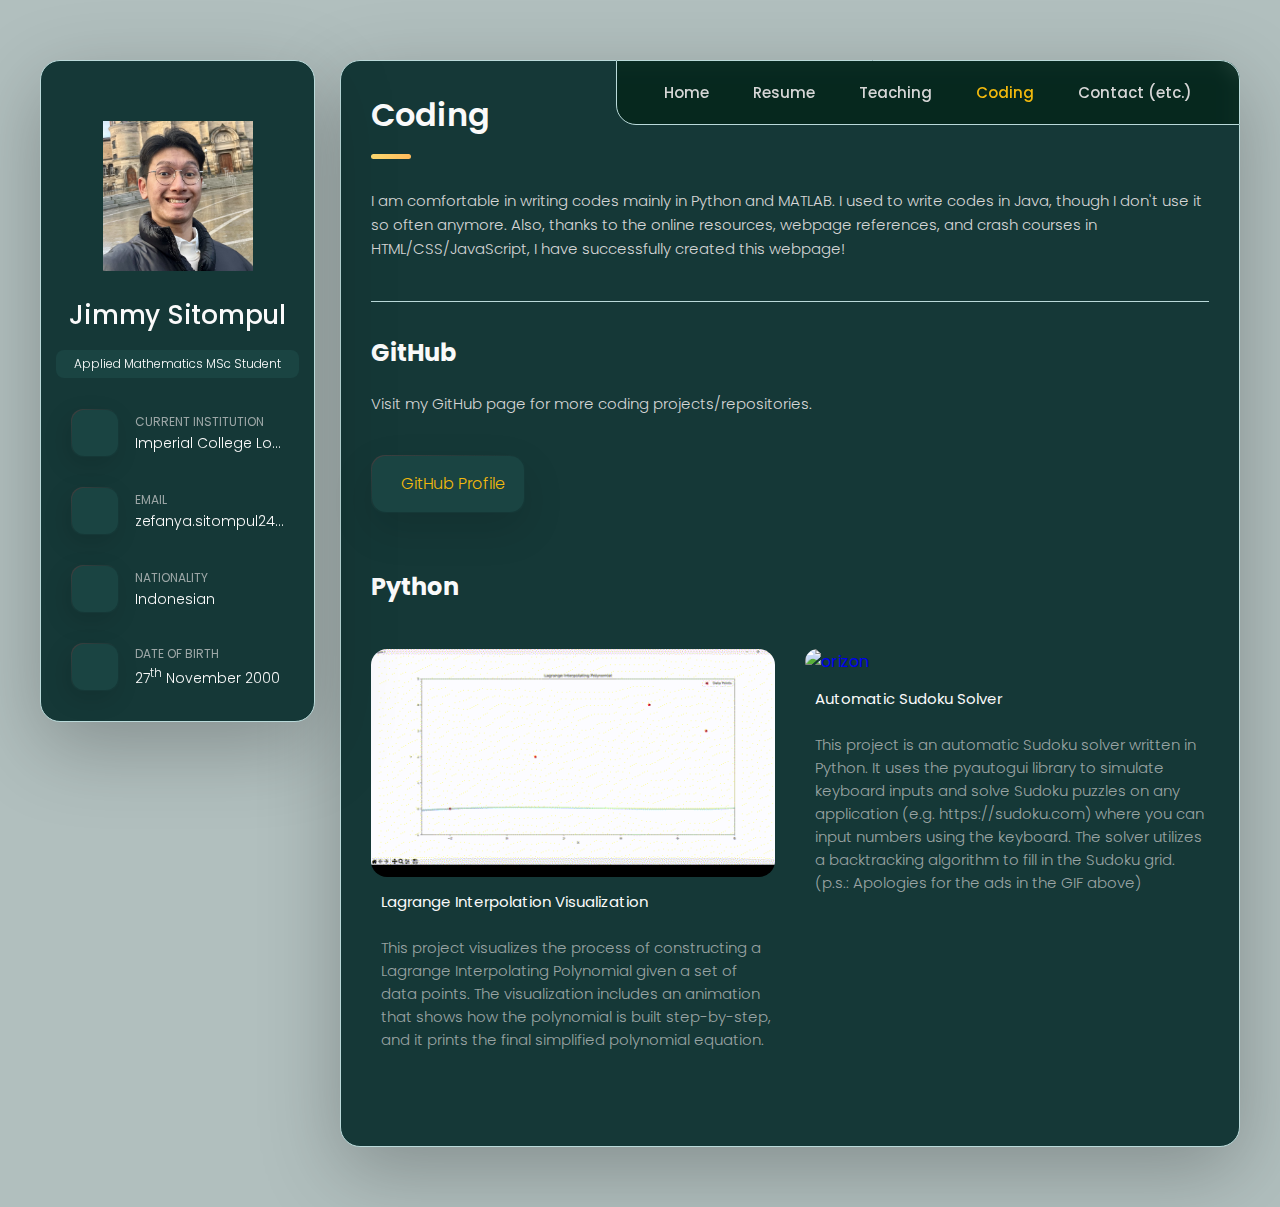
==== coding/index.html @ 8713f895 "updates all" ====
<!DOCTYPE html>
<html lang="en">

<head>
  <meta charset="UTF-8">
  <meta http-equiv="X-UA-Compatible" content="IE=edge">
  <meta name="viewport" content="width=device-width, initial-scale=1.0">
  <title>Jimmy Sitompul</title>

  <!--
    - favicon
  -->

  <!--
    - custom css link
  -->
  <link rel="stylesheet" href="../assets/css/style.css">

  <!--
    - google font link
  -->
  <link rel="preconnect" href="https://fonts.googleapis.com">
  <link rel="preconnect" href="https://fonts.gstatic.com" crossorigin>
  <link href="https://fonts.googleapis.com/css2?family=Poppins:wght@300;400;500;600&display=swap" rel="stylesheet">
</head>

<body>

  <!--
    - #MAIN
  -->

  <main>

    <!--
      - #SIDEBAR
    -->

    <aside class="sidebar" data-sidebar>

      <div class="sidebar-info">

        <figure class="avatar-box">
          <img src="../assets/images/jimmy.jpeg" alt="Jimmy Sitompul" width="80">
        </figure>

        <div class="info-content">
          <h1 class="name" title="Richard hanrick">Jimmy Sitompul</h1>

          <p class="title">Applied Mathematics MSc Student</p>
        </div>

        <button class="info_more-btn" data-sidebar-btn>
          <span>Expand Contact Info</span>

          <ion-icon name="chevron-down"></ion-icon>
        </button>

      </div>

      <div class="sidebar-info_more">

        <div class="separator"></div>

        <ul class="contacts-list">

          <li class="contact-item">

            <div class="icon-box">
              <ion-icon name="school-outline"></ion-icon>
            </div>

            <div class="contact-info">
              <p class="contact-title">Current Institution</p>

              <a href="" class="contact-link">Imperial College London, United Kingdom</a>
            </div>

          </li>

          <li class="contact-item">

            <div class="icon-box">
              <ion-icon name="mail-outline"></ion-icon>
            </div>

            <div class="contact-info">
              <p class="contact-title">Email</p>

              <a href="mailto:zefanya.sitompul24@imperial.ac.uk" class="contact-link">zefanya.sitompul24@imperial.ac.uk</a>

          </li>

          <li class="contact-item">

            <div class="icon-box">
              <ion-icon name="flag-outline"></ion-icon>
            </div>

            <div class="contact-info">
              <p class="contact-title">Nationality</p>

              <address>Indonesian</address>
            </div>

          </li>

          <li class="contact-item">

            <div class="icon-box">
              <ion-icon name="calendar-outline"></ion-icon>
            </div>

            <div class="contact-info">
              <p class="contact-title">Date of Birth</p>

              <time datetime="2000-11-27">27<sup>th</sup> November 2000</time>
            </div>

          </li>

        </ul>

    </aside>





    <!--
      - #main-content
    -->

    <div class="main-content">

      <!--
        - #NAVBAR
      -->

      <nav class="navbar">

        <ul class="navbar-list">

          <li class="navbar-item">
            <a class="navbar-link" href="/">Home</a>
          </li>

          <li class="navbar-item">
            <a class="navbar-link" href="/resume/">Resume</a>
          </li>

          <li class="navbar-item">
            <a class="navbar-link" href="/teaching/">Teaching</a>
          </li>

          <li class="navbar-item">
            <a class="navbar-link active" href="/coding/">Coding</a>
          </li>

          <li class="navbar-item">
            <a class="navbar-link" href="/contact/">Contact (etc.)</a>
          </li>

        </ul>

      </nav>



      <!--
        - #ABOUT
      -->

      <article class="coding  active" data-page="coding">

        <header>
          <h2 class="h2 article-title"> Coding</h2>
        </header>

        <section class="about-text">
          <p>I am comfortable in writing codes mainly in Python and MATLAB. I used to write codes in Java, though I don't use it so often anymore. Also, thanks to the online resources, webpage references, and crash courses in HTML/CSS/JavaScript, I have successfully created this webpage! 
        
        </section>

        <!--
          - service
        -->
        <div class="separator"></div>

        <section class="about-text">
            <h3 class="h3 skills-title">GitHub</h3>
            
            <p>Visit my GitHub page for more coding projects/repositories.</p><br>

            <a href="https://github.com/jsitompul"><button class="form-btn" type="submit" data-form-btn>
                <ion-icon name="logo-github"></ion-icon>
                GitHub Profile
              </button></a>
        </section>

    

        <div class="separator"></div>
        
        
        <!-- AWARDS-->

        <section class="projects">
            <h3 class="h3 skills-title">Python</h3><br>

          <ul class="coding-list">

            <li class="project-item  active" data-filter-item data-category="web development">
              <a href="#">

                <figure class="project-img">

                  <img src="../assets/GIF/lagrange.gif" alt="finance" loading="lazy">
                </figure>

                <h3 class="project-title">Lagrange Interpolation Visualization</h3><br>

                <p class="project-category">This project visualizes the process of constructing a Lagrange Interpolating Polynomial given a set of data points. The visualization includes an animation that shows how the polynomial is built step-by-step, and it prints the final simplified polynomial equation.</p>

              </a>
            </li>

            <li class="project-item  active" data-filter-item data-category="web development">
              <a href="#">

                <figure class="project-img">
                  <img src="../assets/GIF/automatic-sudoku-solver.gif" alt="orizon" loading="lazy">
                </figure>

                <h3 class="project-title">Automatic Sudoku Solver</h3><br>

                <p class="project-category">This project is an automatic Sudoku solver written in Python. It uses the pyautogui library to simulate keyboard inputs and solve Sudoku puzzles on any application (e.g. https://sudoku.com) where you can input numbers using the keyboard. The solver utilizes a backtracking algorithm to fill in the Sudoku grid.<br>(p.s.: Apologies for the ads in the GIF above)</p>

              </a>
            </li><br>

            

          </ul>

        </section>


        

      </article>



    </div>

  </main>






  <!--
    - custom js link
  -->
  <script src="../assets/js/script.js"></script>

  <!--
    - ionicon link
  -->
  <script type="module" src="https://unpkg.com/ionicons@5.5.2/dist/ionicons/ionicons.esm.js"></script>
  <script nomodule src="https://unpkg.com/ionicons@5.5.2/dist/ionicons/ionicons.js"></script>

</body>

</html>
---- assets/css/style.css ----
/*-----------------------------------*\
  #style.css
\*-----------------------------------*/


/**
 * copyright 2022 @codewithsadee
 */





/*-----------------------------------*\
  #CUSTOM PROPERTY
\*-----------------------------------*/

:root {

  /**
   * colors
   */

  /* gradient */

  --bg-gradient-onyx: linear-gradient(
    to bottom right, 
    hsl(240, 1%, 25%) 3%, 
    hsl(0, 0%, 19%) 97%
  );
  --bg-gradient-jet: linear-gradient(
    to bottom right, 
    hsla(240, 1%, 18%, 0.251) 0%, 
    hsla(240, 2%, 11%, 0) 100%
  ), hsl(240, 2%, 13%);
  --bg-gradient-yellow-1: linear-gradient(
    to bottom right, 
    hsl(45, 100%, 71%) 0%, 
    #1a4442 50%
  );
  --bg-gradient-yellow-2: linear-gradient(
    135deg, 
    hsla(45, 100%, 71%, 0.251) 0%, 
    #1a4442 79.86%
  ), hsl(240, 2%, 13%);
  --border-gradient-onyx: linear-gradient(
    to bottom right, 
    hsl(0, 0%, 25%) 0%, 
    hsla(0, 0%, 25%, 0) 50%
  );
  --text-gradient-yellow: linear-gradient(
    to right, 
    hsl(45, 100%, 72%), 
    hsl(35, 100%, 68%)
  );

  /* solid */

  --jet: #badada;
  --onyx: #1a4442;
  --eerie-black-1: #1a4442;
  --eerie-black-2: #153837;
  --smoky-black: #b1bfbe;
  --white-1: hsl(0, 0%, 100%);
  --white-2: hsl(0, 0%, 98%);
  --orange-yellow-crayola: hsl(45, 90%, 50%);
  --vegas-gold: hsl(45, 54%, 58%);
  --light-gray: hsl(0, 0%, 84%);
  --light-gray-70: hsla(0, 0%, 84%, 0.7);
  --bittersweet-shimmer: hsl(0, 43%, 51%);

  /**
   * typography
   */

  /* font-family */
  --ff-poppins: 'Poppins', sans-serif;

  /* font-size */
  --fs-1: 24px;
  --fs-2: 18px;
  --fs-3: 17px;
  --fs-4: 16px;
  --fs-5: 15px;
  --fs-6: 14px;
  --fs-7: 13px;
  --fs-8: 11px;

  /* font-weight */
  --fw-300: 300;
  --fw-400: 400;
  --fw-500: 500;
  --fw-600: 600;

  /**
   * shadow
   */
  
  --shadow-1: -4px 8px 24px hsla(0, 0%, 0%, 0.25);
  --shadow-2: 0 16px 30px hsla(0, 0%, 0%, 0.25);
  --shadow-3: 0 16px 40px hsla(0, 0%, 0%, 0.25);
  --shadow-4: 0 25px 50px hsla(0, 0%, 0%, 0.15);
  --shadow-5: 0 24px 80px hsla(0, 0%, 0%, 0.25);

  /**
   * transition
   */

  --transition-1: 0.25s ease;
  --transition-2: 0.5s ease-in-out;

}





/*-----------------------------------*\
  #RESET
\*-----------------------------------*/

*, *::before, *::after {
  margin: 0;
  padding: 0;
  box-sizing: border-box;
}

a { text-decoration: none; }

li { list-style: none; }

img, ion-icon, a, button, time, span { display: block; }

button {
  font: inherit;
  background: none;
  border: none;
  text-align: left;
  cursor: pointer;
}

input, textarea {
  display: block;
  width: 100%;
  background: none;
  font: inherit;
}

::selection {
  background: var(--orange-yellow-crayola);
  color: var(--smoky-black);
}

:focus { outline-color: var(--orange-yellow-crayola); }

html { font-family: var(--ff-poppins); }

body { background: var(--smoky-black); }





/*-----------------------------------*\
  #REUSED STYLE
\*-----------------------------------*/

.sidebar,
article {
  background: var(--eerie-black-2);
  border: 1px solid var(--jet);
  border-radius: 20px;
  padding: 15px;
  box-shadow: var(--shadow-1);
  z-index: 1;
}

.separator {
  width: 100%;
  height: 1px;
  background: var(--jet);
  margin: 16px 0;
}

.icon-box {
  position: relative;
  background: var(--border-gradient-onyx);
  width: 30px;
  height: 30px;
  border-radius: 8px;
  display: flex;
  justify-content: center;
  align-items: center;
  font-size: 16px;
  color: var(--orange-yellow-crayola);
  box-shadow: var(--shadow-1);
  z-index: 1;
}

.icon-box::before {
  content: "";
  position: absolute;
  inset: 1px;
  background: var(--eerie-black-1);
  border-radius: inherit;
  z-index: -1;
}

.icon-box ion-icon { --ionicon-stroke-width: 35px; }

article { display: none; }

article.active {
  display: block;
  animation: fade 0.5s ease backwards;
}

@keyframes fade {
  0% { opacity: 0; }
  100% { opacity: 1; }
}

.h2,
.h3,
.h4,
.h5 {
  color: var(--white-2);
  text-transform: capitalize;
}

.h2 { font-size: var(--fs-1); }

.h3 { font-size: var(--fs-2); }

.h4 { font-size: var(--fs-4); }

.h5 {
  font-size: var(--fs-7);
  font-weight: var(--fw-500);
}

.article-title {
  position: relative;
  padding-bottom: 7px;
}

.article-title::after {
  content: "";
  position: absolute;
  bottom: 0;
  left: 0;
  width: 30px;
  height: 3px;
  background: var(--text-gradient-yellow);
  border-radius: 3px;
}

.has-scrollbar::-webkit-scrollbar {
  width: 5px; /* for vertical scrollbar */
  height: 5px; /* for horizontal scrollbar */
}

.has-scrollbar::-webkit-scrollbar-track {
  background: var(--onyx);
  border-radius: 5px;
}

.has-scrollbar::-webkit-scrollbar-thumb {
  background: var(--orange-yellow-crayola);
  border-radius: 5px;
}

.has-scrollbar::-webkit-scrollbar-button { width: 20px; }

.content-card {
  position: relative;
  background: var(--border-gradient-onyx);
  padding: 15px;
  padding-top: 45px;
  border-radius: 14px;
  box-shadow: var(--shadow-1);
  cursor: pointer;
  z-index: 1;
}

.content-card::before {
  content: "";
  position: absolute;
  inset: 1px;
  background: var(--eerie-black-1);
  border-radius: inherit;
  z-index: -1;
}





/*-----------------------------------*\
  #MAIN
\*-----------------------------------*/

main {
  margin: 15px 12px;
  margin-bottom: 75px;
  min-width: 259px;
}





/*-----------------------------------*\
  #SIDEBAR
\*-----------------------------------*/

.sidebar {
  margin-bottom: 15px;
  max-height: 112px;
  overflow: hidden;
  transition: var(--transition-2);
}

.sidebar.active { max-height: 405px; }

.sidebar-info {
  position: relative;
  display: flex;
  justify-content: flex-start;
  align-items: center;
  gap: 15px;
}

.avatar-box {
  background: var(--bg-gradient-onyx);
  border-radius: 20px;
}

.info-content .name {
  color: var(--white-2);
  font-size: var(--fs-3);
  font-weight: var(--fw-500);
  letter-spacing: -0.25px;
  margin-bottom: 10px;
}

.info-content .title {
  color: var(--white-1);
  background: var(--onyx);
  font-size: var(--fs-8);
  font-weight: var(--fw-300);
  width: max-content;
  padding: 3px 12px;
  border-radius: 8px;
}

.info_more-btn {
  position: absolute;
  top: -15px;
  right: -15px;
  border-radius: 0 15px;
  font-size: 13px;
  color: var(--orange-yellow-crayola);
  background: var(--eerie-black-1);
  padding: 10px;
  box-shadow: var(--shadow-2);
  transition: var(--transition-1);
  z-index: 1;
}

.info_more-btn::before {
  content: "";
  position: absolute;
  inset: 1px;
  border-radius: inherit;
  background: var(--eerie-black-1);
  transition: var(--transition-1);
  z-index: -1;
}

.info_more-btn:hover,
.info_more-btn:focus { background: var(--bg-gradient-yellow-1); }

.info_more-btn:hover::before,
.info_more-btn:focus::before { background: var(--bg-gradient-yellow-2); }

.info_more-btn span { display: none; }

.sidebar-info_more {
  opacity: 0;
  visibility: hidden;
  transition: var(--transition-2);
}

.sidebar.active .sidebar-info_more {
  opacity: 1;
  visibility: visible;
}

.contacts-list {
  display: grid;
  grid-template-columns: 1fr;
  gap: 16px;
}

.contact-item {
  min-width: 100%;
  display: flex;
  align-items: center;
  gap: 16px;
}

.contact-info {
  max-width: calc(100% - 46px);
  width: calc(100% - 46px);
}

.contact-title {
  color: var(--light-gray-70);
  font-size: var(--fs-8);
  text-transform: uppercase;
  margin-bottom: 2px;
}

.contact-info :is(.contact-link, time, address) {
  color: var(--white-2);
  font-size: var(--fs-7);
}

.contact-info address { font-style: normal; }

.social-list {
  display: flex;
  justify-content: flex-start;
  align-items: center;
  gap: 15px;
  padding-bottom: 4px;
  padding-left: 7px;
}

.social-item .social-link {
  color: var(--light-gray-70);
  font-size: 18px;
}


.social-item .social-link:hover { color: var(--light-gray); }





/*-----------------------------------*\
  #NAVBAR
\*-----------------------------------*/

.navbar {
  position: fixed;
  bottom: 0;
  left: 0;
  width: 100%;
  background: hsla(160, 94%, 7%, 0.75);
  backdrop-filter: blur(10px);
  border: 1px solid var(--jet);
  border-radius: 12px 12px 0 0;
  box-shadow: var(--shadow-2);
  z-index: 5;
}

.navbar-list {
  display: flex;
  flex-wrap: wrap;
  justify-content: center;
  align-items: center;
  padding: 0 10px;
}

.navbar-link {
  color: var(--light-gray);
  font-size: var(--fs-8);
  padding: 20px 7px;
  transition: color var(--transition-1);
}

.navbar-link:hover,
.navbar-link:focus { color: var(--light-gray-70); }

.navbar-link.active { color: var(--orange-yellow-crayola); }





/*-----------------------------------*\
  #ABOUT
\*-----------------------------------*/

.about .article-title { margin-bottom: 15px; }

.about-text {
  color: var(--light-gray);
  font-size: var(--fs-6);
  font-weight: var(--fw-300);
  line-height: 1.6;
}

.about-text p { margin-bottom: 15px; }



/**
 * #service 
 */

.service { margin-bottom: 35px; }

.service-title { margin-bottom: 20px; }

.service-list {
  display: grid;
  grid-template-columns: 1fr;
  gap: 20px;
}

.service-item {
  position: relative;
  background: var(--eerie-black-1);
  padding: 20px;
  border-radius: 14px;
  box-shadow: var(--shadow-2);
  z-index: 1;
}

.service-item::before {
  content: "";
  position: absolute;
  inset: 1px;
  background: var(--eerie-black-1);
  border-radius: inherit;
  z-index: -1;
}

.service-icon-box { margin-bottom: 10px; }

.service-icon-box img { margin: auto; }

.service-content-box { text-align: center; }

.service-item-title { margin-bottom: 7px; }

.service-item-text {
  color: var(--light-gray);
  font-size: var(--fs-6);
  font-weight: var(--fw-3);
  line-height: 1.6;
}


/**
 * #testimonials 
 */

.testimonials { margin-bottom: 30px; }

.testimonials-title { margin-bottom: 20px; }

.testimonials-list {
  display: flex;
  justify-content: flex-start;
  align-items: flex-start;
  gap: 15px;
  margin: 0 -15px;
  padding: 25px 15px;
  padding-bottom: 35px;
  overflow-x: auto;
  scroll-behavior: smooth;
  overscroll-behavior-inline: contain;
  scroll-snap-type: inline mandatory;
}

.testimonials-item {
  min-width: 100%;
  scroll-snap-align: center;
}

.testimonials-avatar-box {
  position: absolute;
  top: 0;
  left: 0;
  transform: translate(15px, -25px);
  background: var(--bg-gradient-onyx);
  border-radius: 14px;
  box-shadow: var(--shadow-1);
}

.testimonials-item-title { margin-bottom: 7px; }

.testimonials-text {
  color: var(--light-gray);
  font-size: var(--fs-6);
  font-weight: var(--fw-300);
  line-height: 1.6;
  display: -webkit-box;
  line-clamp: 4;
  -webkit-line-clamp: 4;
  -webkit-box-orient: vertical;
  overflow: hidden;
}


/**
 * #testimonials-modal
 */

.modal-container {
  position: fixed;
  top: 0;
  left: 0;
  width: 100%;
  height: 100%;
  display: flex;
  justify-content: center;
  align-items: center;
  overflow-y: auto;
  overscroll-behavior: contain;
  z-index: 20;
  pointer-events: none;
  visibility: hidden;
}

.modal-container::-webkit-scrollbar { display: none; }

.modal-container.active {
  pointer-events: all;
  visibility: visible;
}

.overlay {
  position: fixed;
  top: 0;
  left: 0;
  width: 100%;
  height: 100vh;
  background: hsl(0, 0%, 5%);
  opacity: 0;
  visibility: hidden;
  pointer-events: none;
  z-index: 1;
  transition: var(--transition-1);
}

.overlay.active {
  opacity: 0.8;
  visibility: visible;
  pointer-events: all;
}

.testimonials-modal {
  background: var(--eerie-black-2);
  position: relative;
  padding: 15px;
  margin: 15px 12px;
  border: 1px solid var(--jet);
  border-radius: 14px;
  box-shadow: var(--shadow-5);
  transform: scale(1.2);
  opacity: 0;
  transition: var(--transition-1);
  z-index: 2;
}

.modal-container.active .testimonials-modal {
  transform: scale(1);
  opacity: 1;
}

.modal-close-btn {
  position: absolute;
  top: 15px;
  right: 15px;
  background: var(--onyx);
  border-radius: 8px;
  width: 32px;
  height: 32px;
  display: flex;
  justify-content: center;
  align-items: center;
  color: var(--white-2);
  font-size: 18px;
  opacity: 0.7;
}

.modal-close-btn:hover,
.modal-close-btn:focus { opacity: 1; }

.modal-close-btn ion-icon { --ionicon-stroke-width: 50px; }

.modal-avatar-box {
  background: var(--bg-gradient-onyx);
  width: max-content;
  border-radius: 14px;
  margin-bottom: 15px;
  box-shadow: var(--shadow-2);
}

.modal-img-wrapper > img { display: none; }

.modal-title { margin-bottom: 4px; }

.modal-content time {
  font-size: var(--fs-6);
  color: var(--light-gray-70);
  font-weight: var(--fw-300);
  margin-bottom: 10px;
}

.modal-content p {
  color: var(--light-gray);
  font-size: var(--fs-6);
  font-weight: var(--fw-300);
  line-height: 1.6;
}


/**
 * #clients 
 */

.clients { margin-bottom: 15px; }

.clients-list {
  display: flex;
  justify-content: flex-start;
  align-items: flex-start;
  gap: 15px;
  margin: 0 -15px;
  padding: 25px;
  padding-bottom: 25px;
  overflow-x: auto;
  scroll-behavior: smooth;
  overscroll-behavior-inline: contain;
  scroll-snap-type: inline mandatory;
  scroll-padding-inline: 25px;
}

.clients-item {
  min-width: 50%;
  scroll-snap-align: start;
}

.clients-item img {
  width: 100%;
  filter: grayscale(1);
  transition: var(--transition-1);
}

.clients-item img:hover { filter: grayscale(0); }





/*-----------------------------------*\
  #RESUME
\*-----------------------------------*/

.article-title { margin-bottom: 30px; }


/**
 * education and experience 
 */

.timeline { margin-bottom: 30px; }

.timeline .title-wrapper {
  display: flex;
  align-items: center;
  gap: 15px;
  margin-bottom: 25px;
}

i{
  color: rgb(173, 170, 170);
}

.timeline-list {
  font-size: var(--fs-6);
  margin-left: 45px;
}

.timeline-item { position: relative; }

.timeline-item:not(:last-child) { margin-bottom: 20px; }

.timeline-item-title {
  font-size: var(--fs-6);
  line-height: 1.3;
  margin-bottom: 7px;
}

.timeline-list span {
  color: var(--vegas-gold);
  font-weight: var(--fw-400);
  line-height: 1.6;
}

.timeline-item:not(:last-child)::before {
  content: "";
  position: absolute;
  top: -25px;
  left: -30px;
  width: 1px;
  height: calc(100% + 50px);
  background: var(--jet);
}

.timeline-item::after {
  content: "";
  position: absolute;
  top: 5px;
  left: -33px;
  height: 6px;
  width: 6px;
  background: var(--text-gradient-yellow);
  border-radius: 50%;
  box-shadow: 0 0 0 4px var(--jet);
}

.timeline-text {
  color: var(--light-gray);
  font-weight: var(--fw-300);
  line-height: 1.6;
}

.timeline-list ul li{
  list-style-type: disc;
  cursor: pointer; /* Changes the cursor to pointer */
  color: rgb(173, 170, 170); /* Default text color, change 'initial' to your desired color */
  padding: 2px;
}

.cv{
  color: white;
}

.here{
  color: hsl(45, 54%, 58%);
  text-decoration-line: underline;
}



/**
 * skills 
 */


 .skills-title { 
  margin-bottom: 20px;
}

.skills-list { padding: 20px; }



.skills-item:not(:last-child) { margin-bottom: 15px; }

.skill .title-wrapper {
  display: flex;
  align-items: center;
  gap: 5px;
  margin-bottom: 8px;
}

.skill .title-wrapper data {
  color: var(--light-gray);
  font-size: var(--fs-7);
  font-weight: var(--fw-300);
}

.skill-progress-bg {
  background: var(--onyx);
  width: 100%;
  height: 8px;
  border-radius: 10px;
}

.skill-progress-fill {
  background: var(--text-gradient-yellow);
  height: 100%;
  border-radius: inherit;
}

.tex sub, .latex sub, .latex sup {
  text-transform: uppercase;
}

.tex sub, .latex sub {
  vertical-align: -0.5ex;
  margin-left: -0.1667em;
  margin-right: -0.125em;
}

.tex, .latex, .tex sub, .latex sub {
  font-size: 1em;
}

.latex sup {
  font-size: 0.85em;
  vertical-align: 0.15em;
  margin-left: -0.36em;
  margin-right: -0.15em;
}





/*-----------------------------------*\
  #PORTFOLIO
\*-----------------------------------*/

.filter-list { display: none; }

.filter-select-box {
  position: relative;
  margin-bottom: 25px;
}

.filter-select {
  background: var(--eerie-black-2);
  color: var(--light-gray);
  display: flex;
  justify-content: space-between;
  align-items: center;
  width: 100%;
  padding: 12px 16px;
  border: 1px solid var(--jet);
  border-radius: 14px;
  font-size: var(--fs-6);
  font-weight: var(--fw-300);
}

.filter-select.active .select-icon { transform: rotate(0.5turn); }

.select-list {
  background: var(--eerie-black-2);
  position: absolute;
  top: calc(100% + 6px);
  width: 100%;
  padding: 6px;
  border: 1px solid var(--jet);
  border-radius: 14px;
  z-index: 2;
  opacity: 0;
  visibility: hidden;
  pointer-events: none;
  transition: 0.15s ease-in-out;
}

.filter-select.active + .select-list {
  opacity: 1;
  visibility: visible;
  pointer-events: all;
}

.select-item button {
  background: var(--eerie-black-2);
  color: var(--light-gray);
  font-size: var(--fs-6);
  font-weight: var(--fw-300);
  text-transform: capitalize;
  width: 100%;
  padding: 8px 10px;
  border-radius: 8px;
}

.select-item button:hover { --eerie-black-2: hsl(240, 2%, 20%); }

.project-list,.coding-list {
  display: grid;
  grid-template-columns: 1fr;
  gap: 30px;
  margin-bottom: 10px;
}

.project-item { display: none; }

.project-item.active {
  display: block;
  animation: scaleUp 0.25s ease forwards;
}

@keyframes scaleUp {
  0% { transform: scale(0.5); }
  100% { transform: scale(1); }
}

.project-item > a { width: 100%; }

.project-img {
  position: relative;
  width: 100%;
  height: 200px;
  border-radius: 16px;
  overflow: hidden;
  margin-bottom: 15px;
}

.project-img::before {
  content: "";
  position: absolute;
  top: 0;
  left: 0;
  width: 100%;
  height: 100%;
  background: transparent;
  z-index: 1;
  transition: var(--transition-1);
}


.project-item-icon-box {
  --scale: 0.8;

  background: var(--jet);
  color: var(--orange-yellow-crayola);
  position: absolute;
  top: 50%;
  left: 50%;
  transform: translate(-50%, -50%) scale(var(--scale));
  font-size: 20px;
  padding: 18px;
  border-radius: 12px;
  opacity: 0;
  z-index: 1;
  transition: var(--transition-1);
}

.project-item > a:hover .project-item-icon-box {
  --scale: 1;
  opacity: 1;
}

.project-item-icon-box ion-icon { --ionicon-stroke-width: 50px; }

.project-img img {
  width: 100%;
  height: 100%;
  object-fit: cover;}


.project-title,
.project-category { margin-left: 10px; }

.project-title {
  color: var(--white-2);
  font-size: var(--fs-5);
  font-weight: var(--fw-400);
  text-transform: capitalize;
  line-height: 1.3;
}

.project-category {
  color: var(--light-gray-70);
  font-size: var(--fs-6);
  font-weight: var(--fw-300);
}

.teaching-text {
  color: var(--light-gray);
  font-size: var(--fs-6);
  font-weight: var(--fw-300);
  line-height: 1.6;
}
.teaching-text a{
  color: hsl(45, 54%, 58%);
}

.teaching-text p { margin-bottom: 15px; }

.teaching-text ul{
  padding-left: 20px;
}
.teaching-text ul li{
  list-style-type: disc;
  cursor: pointer;
}



/*-----------------------------------*\
  #BLOG
\*-----------------------------------*/

.blog-posts { margin-bottom: 10px; }

.blog-posts-list {
  display: grid;
  grid-template-columns: 1fr;
  gap: 20px;
}

.blog-post-item > a {
  position: relative;
  background: var(--border-gradient-onyx);
  height: 100%;
  box-shadow: var(--shadow-4);
  border-radius: 16px;
  z-index: 1;
}

.blog-post-item > a::before {
  content: "";
  position: absolute;
  inset: 1px;
  border-radius: inherit;
  background: var(--eerie-black-1);
  z-index: -1;
}

.blog-banner-box {
  width: 100%;
  height: 200px;
  border-radius: 12px;
  overflow: hidden;
}

.blog-banner-box img {
  width: 100%;
  height: 100%;
  object-fit: cover;
  transition: var(--transition-1);
}

.blog-post-item > a:hover .blog-banner-box img { transform: scale(1.1); }

.blog-content { padding: 15px; }

.blog-meta {
  display: flex;
  justify-content: flex-start;
  align-items: center;
  gap: 7px;
  margin-bottom: 10px;
}

.blog-meta :is(.blog-category, time) {
  color: var(--light-gray-70);
  font-size: var(--fs-6);
  font-weight: var(--fw-300);
}

.blog-meta .dot {
  background: var(--light-gray-70);
  width: 4px;
  height: 4px;
  border-radius: 4px;
}

.blog-item-title {
  margin-bottom: 10px;
  line-height: 1.3;
  transition: var(--transition-1);
}

.blog-post-item > a:hover .blog-item-title { color: var(--orange-yellow-crayola); }

.blog-text {
  color: var(--light-gray);
  font-size: var(--fs-6);
  font-weight: var(--fw-300);
  line-height: 1.6;
}





/*-----------------------------------*\
  #CONTACT
\*-----------------------------------*/

.mapbox {
  position: relative;
  height: 250px;
  width: 100%;
  border-radius: 16px;
  margin-bottom: 30px;
  border: 1px solid var(--jet);
  overflow: hidden;
}

.mapbox figure { height: 100%; }

.mapbox iframe {
  width: 100%;
  height: 100%;
  border: none;
  filter: grayscale(1) invert(1);
}

.contact-form { margin-bottom: 10px; }

.form-title { margin-bottom: 20px; }

.input-wrapper {
  display: grid;
  grid-template-columns: 1fr;
  gap: 25px;
  margin-bottom: 25px;
}

.form-input {
  color: var(--white-2);
  font-size: var(--fs-6);
  font-weight: var(--fw-400);
  padding: 13px 20px;
  border: 1px solid var(--jet);
  border-radius: 14px;
  outline: none;
}

.form-input::placeholder { font-weight: var(--fw-500); }

.form-input:focus { border-color: var(--orange-yellow-crayola); }

textarea.form-input {
  min-height: 100px;
  height: 120px;
  max-height: 200px;
  resize: vertical;
  margin-bottom: 25px;
}

textarea.form-input::-webkit-resizer { display: none; }

.form-input:focus:invalid { border-color: var(--bittersweet-shimmer); }

.form-btn {
  position: relative;
  width: 100%;
  background: var(--border-gradient-onyx);
  color: var(--orange-yellow-crayola);
  display: flex;
  justify-content: center;
  align-items: center;
  gap: 10px;
  padding: 13px 20px;
  border-radius: 14px;
  font-size: var(--fs-6);
  text-transform: capitalize;
  box-shadow: var(--shadow-3);
  z-index: 1;
  transition: var(--transition-1);
}

.form-btn::before {
  content: "";
  position: absolute;
  inset: 1px;
  background: var(--eerie-black-1);
  border-radius: inherit;
  z-index: -1;
  transition: var(--transition-1);
}

.form-btn ion-icon { font-size: 16px; }

.form-btn:hover { background: var(--bg-gradient-yellow-1); }

.form-btn:hover::before { background: var(--bg-gradient-yellow-2); }

.form-btn:disabled {
  opacity: 0.7;
  cursor: not-allowed;
}

.form-btn:disabled:hover { background: var(--border-gradient-onyx); }

.form-btn:disabled:hover::before { background: var(--bg-gradient-jet); }

.mail1{
  color: hsl(45, 54%, 58%);
}

.info-me{
  color: white;
}



/*-----------------------------------*\
  #RESPONSIVE
\*-----------------------------------*/

/**
 * responsive larger than 450px screen
 */

@media (min-width: 450px) {

  /**
   * client
   */

  .clients-item { min-width: calc(33.33% - 10px); }



  /**
   * #PORTFOLIO, BLOG 
   */

  .project-img,
  .blog-banner-box { height: auto; }

}





/**
 * responsive larger than 580px screen
 */

@media (min-width: 580px) {

  /**
   * CUSTOM PROPERTY
   */

  :root {

    /**
     * typography
     */

    --fs-1: 32px;
    --fs-2: 24px;
    --fs-3: 26px;
    --fs-4: 18px;
    --fs-6: 15px;
    --fs-7: 15px;
    --fs-8: 12px;

  }



  /**
   * #REUSED STYLE
   */

  .sidebar, article {
    width: 520px;
    margin-inline: auto;
    padding: 30px;
  }

  .article-title {
    font-weight: var(--fw-600);
    padding-bottom: 15px;
  }

  .article-title::after {
    width: 40px;
    height: 5px;
  }

  .icon-box {
    width: 48px;
    height: 48px;
    border-radius: 12px;
    font-size: 18px;
  }



  /**
   * #MAIN
   */

  main {
    margin-top: 60px;
    margin-bottom: 100px;
  }



  /**
   * #SIDEBAR
   */

  .sidebar {
    max-height: 180px;
    margin-bottom: 30px;
  }

  .sidebar.active { max-height: 584px; }

  .sidebar-info { gap: 25px; }

  .avatar-box { border-radius: 30px; }

  .avatar-box img { width: 120px; }

  .info-content .name { margin-bottom: 15px; }

  .info-content .title { padding: 5px 18px; }

  .info_more-btn {
    top: -30px;
    right: -30px;
    padding: 10px 15px;
  }

  .info_more-btn span {
    display: block;
    font-size: var(--fs-8);
  }

  .info_more-btn ion-icon { display: none; }

  .separator { margin: 32px 0; }

  .contacts-list { gap: 20px; }

  .contact-info {
    max-width: calc(100% - 64px);
    width: calc(100% - 64px);
  }



  /**
   * #NAVBAR
   */

  .navbar { border-radius: 20px 20px 0 0; }

  .navbar-list { gap: 20px; }

  .navbar-link { --fs-8: 14px; }



  /**
   * #ABOUT
   */

  .about .article-title { margin-bottom: 20px; }

  .about-text { margin-bottom: 40px; }

  /* service */

  .service-item {
    display: flex;
    justify-content: flex-start;
    align-items: flex-start;
    gap: 18px;
    padding: 30px;
  }

  .service-icon-box {
    margin-bottom: 0;
    margin-top: 5px;
  }

  .service-content-box { text-align: left; }

  /* testimonials */

  .testimonials-title { margin-bottom: 25px; }

  .testimonials-list {
    gap: 30px;
    margin: 0 -30px;
    padding: 30px;
    padding-bottom: 35px;
  }

  .content-card {
    padding: 30px;
    padding-top: 25px;
  }

  .testimonials-avatar-box {
    transform: translate(30px, -30px);
    border-radius: 20px;
  }

  .testimonials-avatar-box img { width: 80px; }

  .testimonials-item-title {
    margin-bottom: 10px;
    margin-left: 95px;
  }

  .testimonials-text {
    line-clamp: 2;
    -webkit-line-clamp: 2;
  }

  /* testimonials modal */

  .modal-container { padding: 20px; }

  .testimonials-modal {
    display: flex;
    justify-content: flex-start;
    align-items: stretch;
    gap: 25px;
    padding: 30px;
    border-radius: 20px;
  }

  .modal-img-wrapper {
    display: flex;
    flex-direction: column;
    align-items: center;
  }

  .modal-avatar-box {
    border-radius: 18px;
    margin-bottom: 0;
  }

  .modal-avatar-box img { width: 65px; }

  .modal-img-wrapper > img {
    display: block;
    flex-grow: 1;
    width: 35px;
  }

  /* clients */

  .clients-list {
    gap: 50px;
    margin: 0 -30px;
    padding: 45px;
    scroll-padding-inline: 45px;
  }

  .clients-item { min-width: calc(33.33% - 35px); }



  /**
   * #RESUME
   */

  .timeline-list { margin-left: 65px; }

  .timeline-item:not(:last-child)::before { left: -40px; }

  .timeline-item::after {
    height: 8px;
    width: 8px;
    left: -43px;
  }

  .skills-item:not(:last-child) { margin-bottom: 25px; }



  /**
   * #PORTFOLIO, BLOG
   */

  .project-img, .blog-banner-box { border-radius: 16px; }

  .blog-posts-list { gap: 30px; }

  .blog-content { padding: 25px; }



  /**
   * #CONTACT
   */

  .mapbox {
    height: 380px;
    border-radius: 18px;
  }

  .input-wrapper {
    gap: 30px;
    margin-bottom: 30px;
  }

  .form-input { padding: 15px 20px; }

  textarea.form-input { margin-bottom: 30px; }

  .form-btn {
    --fs-6: 16px;
    padding: 16px 20px;
  }

  .form-btn ion-icon { font-size: 18px; }

}





/**
 * responsive larger than 768px screen
 */

@media (min-width: 768px) {

  /**
   * REUSED STYLE
   */

  .sidebar, article { width: 700px; }

  .has-scrollbar::-webkit-scrollbar-button { width: 100px; }



  /**
   * SIDEBAR
   */

  .contacts-list {
    grid-template-columns: 1fr 1fr;
    gap: 30px 15px;
  }



  /**
   * NAVBAR
   */

  .navbar-link { --fs-8: 15px; }



  /**
   * ABOUT
   */

  /* testimonials modal */

  .testimonials-modal {
    gap: 35px;
    max-width: 680px;
  }

  .modal-avatar-box img { width: 80px; }



  /**
   * PORTFOLIO
   */

  .article-title { padding-bottom: 20px; }

  .filter-select-box { display: none; }

  .filter-list {
    display: flex;
    justify-content: flex-start;
    align-items: center;
    gap: 25px;
    padding-left: 5px;
    margin-bottom: 30px;
  }

  .filter-item button {
    color: var(--light-gray);
    font-size: var(--fs-5);
    transition: var(--transition-1);
  }

  .filter-item button:hover { color: var(--light-gray-70); }

  .filter-item button.active { color: var(--orange-yellow-crayola); }

  /* portfolio and blog grid */

  .project-list, .blog-posts-list,.coding-list { grid-template-columns: 1fr 1fr; }



  /**
   * CONTACT
   */

  .input-wrapper { grid-template-columns: 1fr 1fr; }

  .form-btn {
    width: max-content;
  }
  
}





/**
 * responsive larger than 1024px screen
 */

@media (min-width: 1024px) {

  /**
   * CUSTOM PROPERTY
   */

  :root {

    /**
    * shadow
    */

    --shadow-1: -4px 8px 24px hsla(0, 0%, 0%, 0.125);
    --shadow-2: 0 16px 30px hsla(0, 0%, 0%, 0.125);
    --shadow-3: 0 16px 40px hsla(0, 0%, 0%, 0.125);

  }



  /**
   * REUSED STYLE
   */

  .sidebar, article {
    width: 950px;
    box-shadow: var(--shadow-5);
  }



  /**
   * MAIN 
   */

  main { margin-bottom: 60px; }

  .main-content {
    position: relative;
    width: max-content;
    margin: auto;
  }



  /**
   * NAVBAR
   */

  .navbar {
    position: absolute;
    bottom: auto;
    top: 0;
    left: auto;
    right: 0;
    width: max-content;
    border-radius: 0 20px;
    padding: 0 20px;
    box-shadow: none;
  }

  .navbar-list {
    gap: 30px;
    padding: 0 20px;
  }

  .navbar-link { font-weight: var(--fw-500); }



  /**
   * ABOUT
   */

  /* service */

  .service-list {
    grid-template-columns: 1fr 1fr;
    gap: 20px 25px;
  }

  /* testimonials */

  .testimonials-item { min-width: calc(50% - 15px); }

  /* clients */

  .clients-item { min-width: calc(25% - 38px); }



  /**
   * PORTFOLIO
   */

  .project-list { grid-template-columns: repeat(3, 1fr); }
  .coding-list { grid-template-columns: repeat(2, 1fr); }



  /**
   * BLOG
   */

  .blog-banner-box { height: 230px; }

}





/**
 * responsive larger than 1250px screen
 */

@media (min-width: 1250px) {

  /**
   * RESET
   */

  body::-webkit-scrollbar { width: 20px; }

  body::-webkit-scrollbar-track { background: var(--smoky-black); }

  body::-webkit-scrollbar-thumb {
    border: 5px solid var(--smoky-black);
    background: hsla(0, 0%, 100%, 0.1);
    border-radius: 20px;
    box-shadow: inset 1px 1px 0 hsla(0, 0%, 100%, 0.11),
                inset -1px -1px 0 hsla(0, 0%, 100%, 0.11);
  }

  body::-webkit-scrollbar-thumb:hover { background: hsla(0, 0%, 100%, 0.15); }

  body::-webkit-scrollbar-button { height: 60px; }



  /**
   * REUSED STYLE
   */

  .sidebar, article { width: auto; }

  article { min-height: 100%; }



  /**
   * MAIN
   */

  main {
    max-width: 1200px;
    margin-inline: auto;
    display: flex;
    justify-content: center;
    align-items: stretch;
    gap: 25px;
  }

  .main-content {
    min-width: 75%;
    width: 75%;
    margin: 0;
  }



  /**
   * SIDEBAR
   */

  .sidebar {
    position: sticky;
    top: 60px;
    max-height: max-content;
    height: 100%;
    margin-bottom: 0;
    padding-top: 60px;
    z-index: 1;
  }

  .sidebar-info { flex-direction: column; }

  .avatar-box img { width: 150px; }

  .info-content .name {
    white-space: nowrap;
    text-align: center;
  }

  .info-content .title { margin: auto; }

  .info_more-btn { display: none; }

  .sidebar-info_more {
    opacity: 1;
    visibility: visible;
  }

  .contacts-list { grid-template-columns: 1fr; }

  .contact-info :is(.contact-link) {
    white-space: nowrap;
    overflow: hidden;
    text-overflow: ellipsis;
  }

  .contact-info :is(.contact-link, time, address) {
    --fs-7: 14px;
    font-weight: var(--fw-300);
  }

  .separator:last-of-type {
    margin: 15px 0;
    opacity: 0;
  }

  .social-list { justify-content: center; }



  /**
	 * RESUME
	 */

  .timeline-text { max-width: 700px; }

}
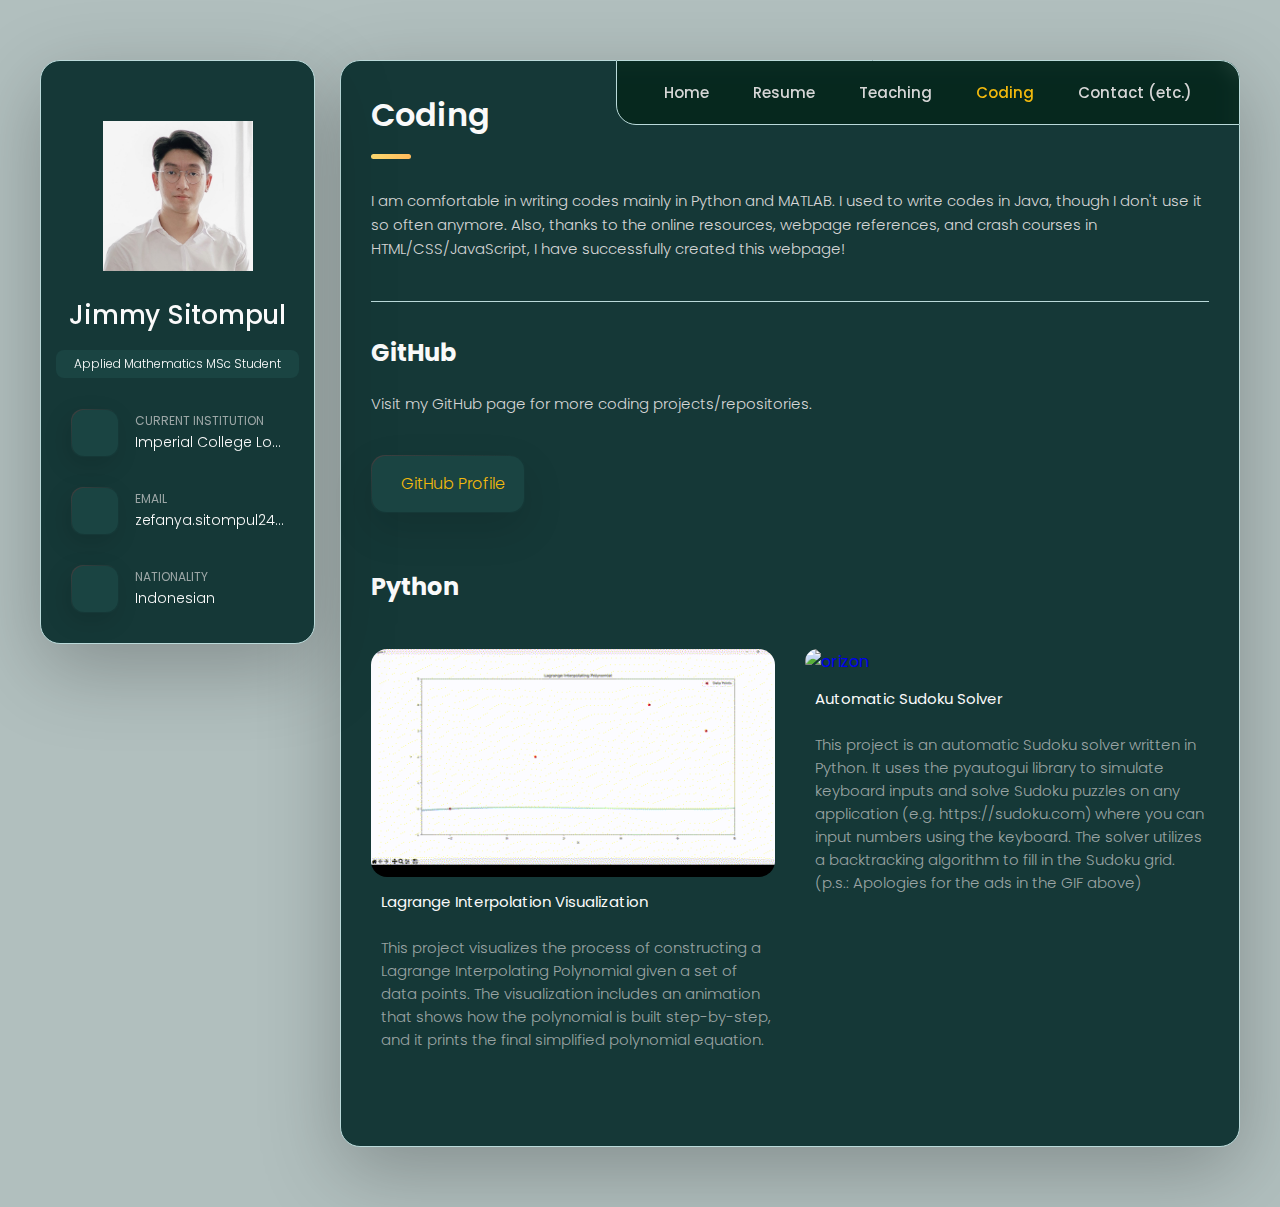
==== commit 7dd7b916: "Update index.html" ====
--- a/coding/index.html
+++ b/coding/index.html
@@ -105,19 +105,7 @@
 
           </li>
 
-          <li class="contact-item">
-
-            <div class="icon-box">
-              <ion-icon name="calendar-outline"></ion-icon>
-            </div>
-
-            <div class="contact-info">
-              <p class="contact-title">Date of Birth</p>
-
-              <time datetime="2000-11-27">27<sup>th</sup> November 2000</time>
-            </div>
-
-          </li>
+      
 
         </ul>
 
